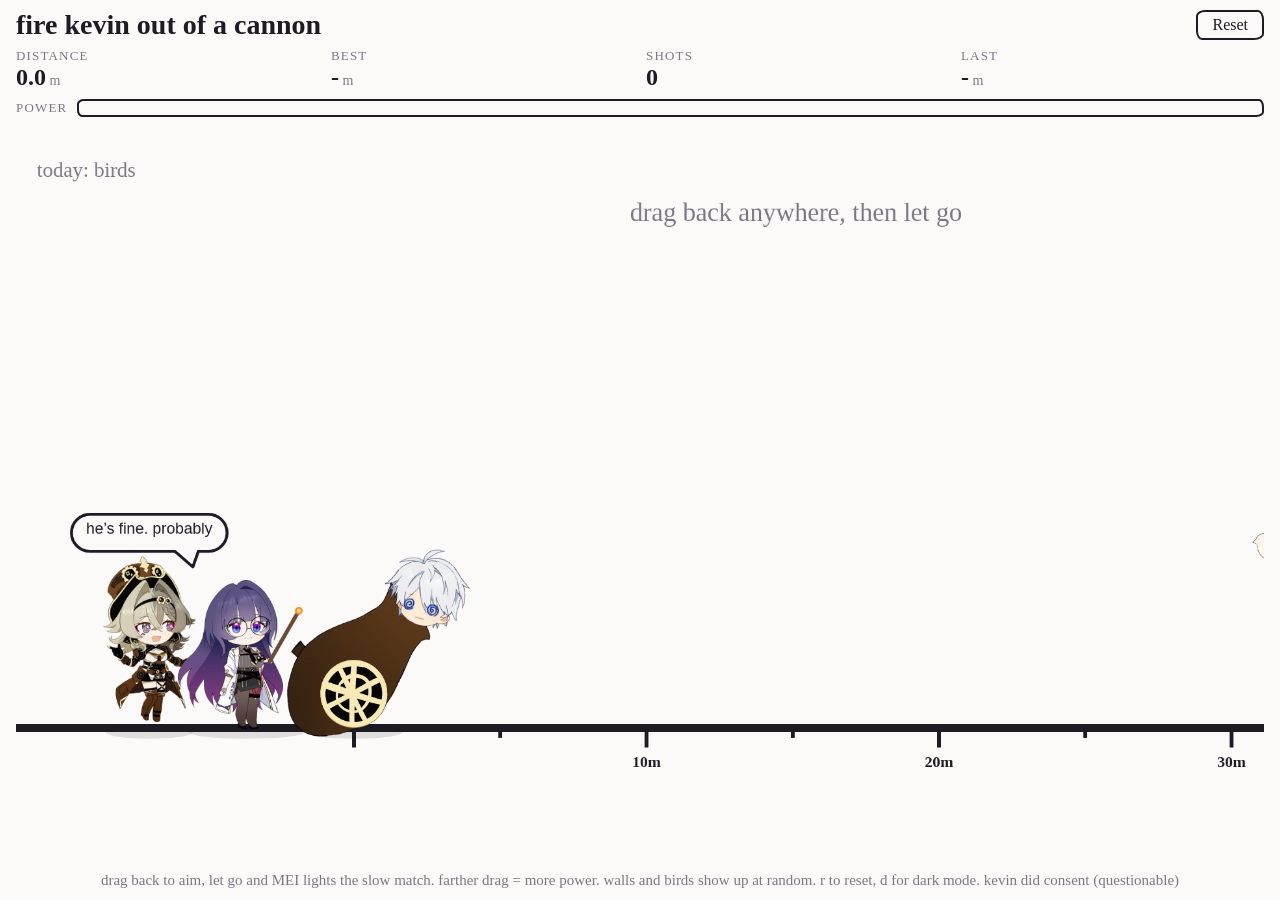
==== cannon/cannon.html @ 7d240a3f "new game new me" ====
<!doctype html>
<html lang="en">
<head>
<meta charset="utf-8">
<meta name="viewport" content="width=device-width, initial-scale=1, viewport-fit=cover">
<title>fire kevin out of a cannon</title>
<link rel="stylesheet" href="cannon.css">
</head>
<body>
<header class="top"><h1>fire kevin out of a cannon</h1><div class="btns"><button id="again" type="button" title="reset (R)">Reset</button></div></header>
<section class="hud">
<div class="stat"><span>distance</span><b><span id="vD">0.0</span><small> m</small></b></div>
<div class="stat"><span>best</span><b><span id="vB">-</span><small> m</small></b></div>
<div class="stat"><span>shots</span><b id="vS">0</b></div>
<div class="stat"><span>last</span><b><span id="vL">-</span><small> m</small></b></div>
</section>
<div class="bar"><label for="pwT">power</label><div class="track" id="pwT"><div class="fill" id="pw"></div></div></div>
<main class="stage"><canvas id="c" width="960" height="540" role="img" aria-label="Mei lights the slow match and fires Kevin out of a cannon; drag back to aim and let go to fire"></canvas></main>
<p class="hint">drag back to aim, let go and MEI lights the slow match. farther drag = more power. walls and birds show up at random. r to reset, d for dark mode. kevin did consent (questionable)</p>
<script src="cannon.js"></script>
</body>
</html>
---- cannon/cannon.css ----
:root{--paper:#fbfaf8;--ink:#1d1b24;--muted:#7b7886;--accent:#e8486a;color-scheme:light;--display:'Comic Sans MS','Comic Sans','Chalkboard SE',cursive;--body:'Comic Sans MS','Comic Sans','Chalkboard SE',cursive;box-sizing:border-box;padding-top:env(safe-area-inset-top,0px);padding-bottom:env(safe-area-inset-bottom,0px)}
@media (prefers-color-scheme:dark){:root:not([data-theme="light"]){--paper:#1a1c23;--ink:#f1eee6;--muted:#a09da9;--accent:#ff8aa2;color-scheme:dark}}
:root[data-theme="dark"]{--paper:#1a1c23;--ink:#f1eee6;--muted:#a09da9;--accent:#ff8aa2;color-scheme:dark}
html{scroll-padding-top:env(safe-area-inset-top,0px)}
html,body{min-height:100%;margin:0}
body{box-sizing:border-box;background:var(--paper);color:var(--ink);font:16px/1.25 var(--body);padding-block:10px;padding-left:max(16px,env(safe-area-inset-left,0px));padding-right:max(16px,env(safe-area-inset-right,0px));display:flex;flex-direction:column;gap:8px;min-height:100vh}
.top{display:flex;align-items:center;justify-content:space-between;gap:12px}
.btns{display:flex;gap:8px;flex-shrink:0}
h1{margin:0;font:700 clamp(18px,4.6vw,28px)/1.05 var(--display);min-width:0}
button{font:inherit;color:var(--ink);background:var(--paper);border:2.5px solid var(--ink);border-radius:9px 6px 10px 6px/6px 10px 6px 9px;padding:3px 14px;cursor:pointer}
button:hover{background:var(--ink);color:var(--paper)}
button:focus-visible{outline:3px solid var(--accent);outline-offset:2px}
.hud{display:grid;grid-template-columns:repeat(4,minmax(0,1fr));gap:6px 12px}
.stat{display:flex;flex-direction:column;min-width:0}
.stat>span{font-size:13px;letter-spacing:.09em;text-transform:uppercase;color:var(--muted)}
.stat>b{font:700 24px/1.1 var(--display);font-variant-numeric:tabular-nums;white-space:nowrap}
.stat small{font:14px var(--body);color:var(--muted)}
.bar{display:flex;align-items:center;gap:10px}
.bar label{font-size:13px;letter-spacing:.09em;text-transform:uppercase;color:var(--muted)}
.track{flex:1;height:14px;overflow:hidden;background:var(--paper);border:2.5px solid var(--ink);border-radius:7px 5px 8px 5px/5px 8px 5px 7px}
.fill{height:100%;background:var(--accent);transform-origin:left center;transform:scaleX(0)}
.stage{flex:1;min-height:0;display:flex;align-items:center;justify-content:center}
canvas{display:block;width:min(100%,calc((100vh - 190px)*16/9));max-width:1800px;height:auto;aspect-ratio:16/9;touch-action:none;user-select:none;-webkit-user-select:none;-webkit-tap-highlight-color:transparent;cursor:crosshair}
.hint{margin:0;font-size:15px;color:var(--muted);text-align:center;text-wrap:balance}
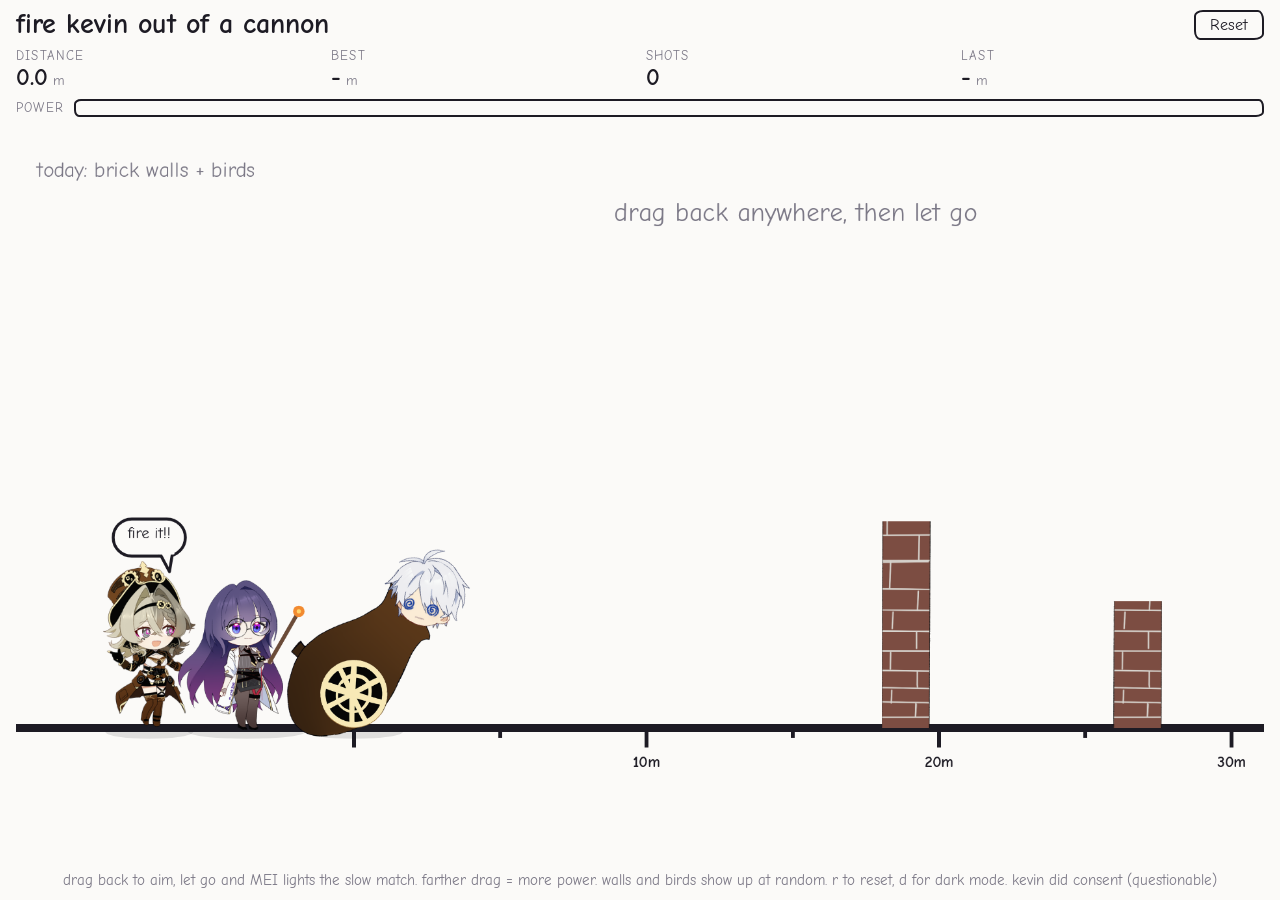
==== commit f0ae2a35: "Update cannon.html" ====
--- a/cannon/cannon.html
+++ b/cannon/cannon.html
@@ -17,6 +17,7 @@
 <div class="bar"><label for="pwT">power</label><div class="track" id="pwT"><div class="fill" id="pw"></div></div></div>
 <main class="stage"><canvas id="c" width="960" height="540" role="img" aria-label="Mei lights the slow match and fires Kevin out of a cannon; drag back to aim and let go to fire"></canvas></main>
 <p class="hint">drag back to aim, let go and MEI lights the slow match. farther drag = more power. walls and birds show up at random. r to reset, d for dark mode. kevin did consent (questionable)</p>
+<script src="sfx.js"></script>
 <script src="cannon.js"></script>
 </body>
 </html>
--- a/cannon/cannon.css
+++ b/cannon/cannon.css
@@ -1,4 +1,6 @@
-:root{--paper:#fbfaf8;--ink:#1d1b24;--muted:#7b7886;--accent:#e8486a;color-scheme:light;--display:'Comic Sans MS','Comic Sans','Chalkboard SE',cursive;--body:'Comic Sans MS','Comic Sans','Chalkboard SE',cursive;box-sizing:border-box;padding-top:env(safe-area-inset-top,0px);padding-bottom:env(safe-area-inset-bottom,0px)}
+@font-face{font-family:'Comic Neue';font-weight:400;font-style:normal;font-display:swap;src:url('../fonts/comic-neue-latin-400-normal.woff2') format('woff2')}
+@font-face{font-family:'Comic Neue';font-weight:700;font-style:normal;font-display:swap;src:url('../fonts/comic-neue-latin-700-normal.woff2') format('woff2')}
+:root{--paper:#fbfaf8;--ink:#1d1b24;--muted:#7b7886;--accent:#e8486a;color-scheme:light;--display:'Comic Sans MS','Comic Sans','Comic Neue','Chalkboard SE',sans-serif;--body:'Comic Sans MS','Comic Sans','Comic Neue','Chalkboard SE',sans-serif;box-sizing:border-box;padding-top:env(safe-area-inset-top,0px);padding-bottom:env(safe-area-inset-bottom,0px)}
 @media (prefers-color-scheme:dark){:root:not([data-theme="light"]){--paper:#1a1c23;--ink:#f1eee6;--muted:#a09da9;--accent:#ff8aa2;color-scheme:dark}}
 :root[data-theme="dark"]{--paper:#1a1c23;--ink:#f1eee6;--muted:#a09da9;--accent:#ff8aa2;color-scheme:dark}
 html{scroll-padding-top:env(safe-area-inset-top,0px)}
@@ -21,4 +23,4 @@
 .fill{height:100%;background:var(--accent);transform-origin:left center;transform:scaleX(0)}
 .stage{flex:1;min-height:0;display:flex;align-items:center;justify-content:center}
 canvas{display:block;width:min(100%,calc((100vh - 190px)*16/9));max-width:1800px;height:auto;aspect-ratio:16/9;touch-action:none;user-select:none;-webkit-user-select:none;-webkit-tap-highlight-color:transparent;cursor:crosshair}
-.hint{margin:0;font-size:15px;color:var(--muted);text-align:center;text-wrap:balance}+.hint{margin:0;font-size:15px;color:var(--muted);text-align:center;text-wrap:balance}
